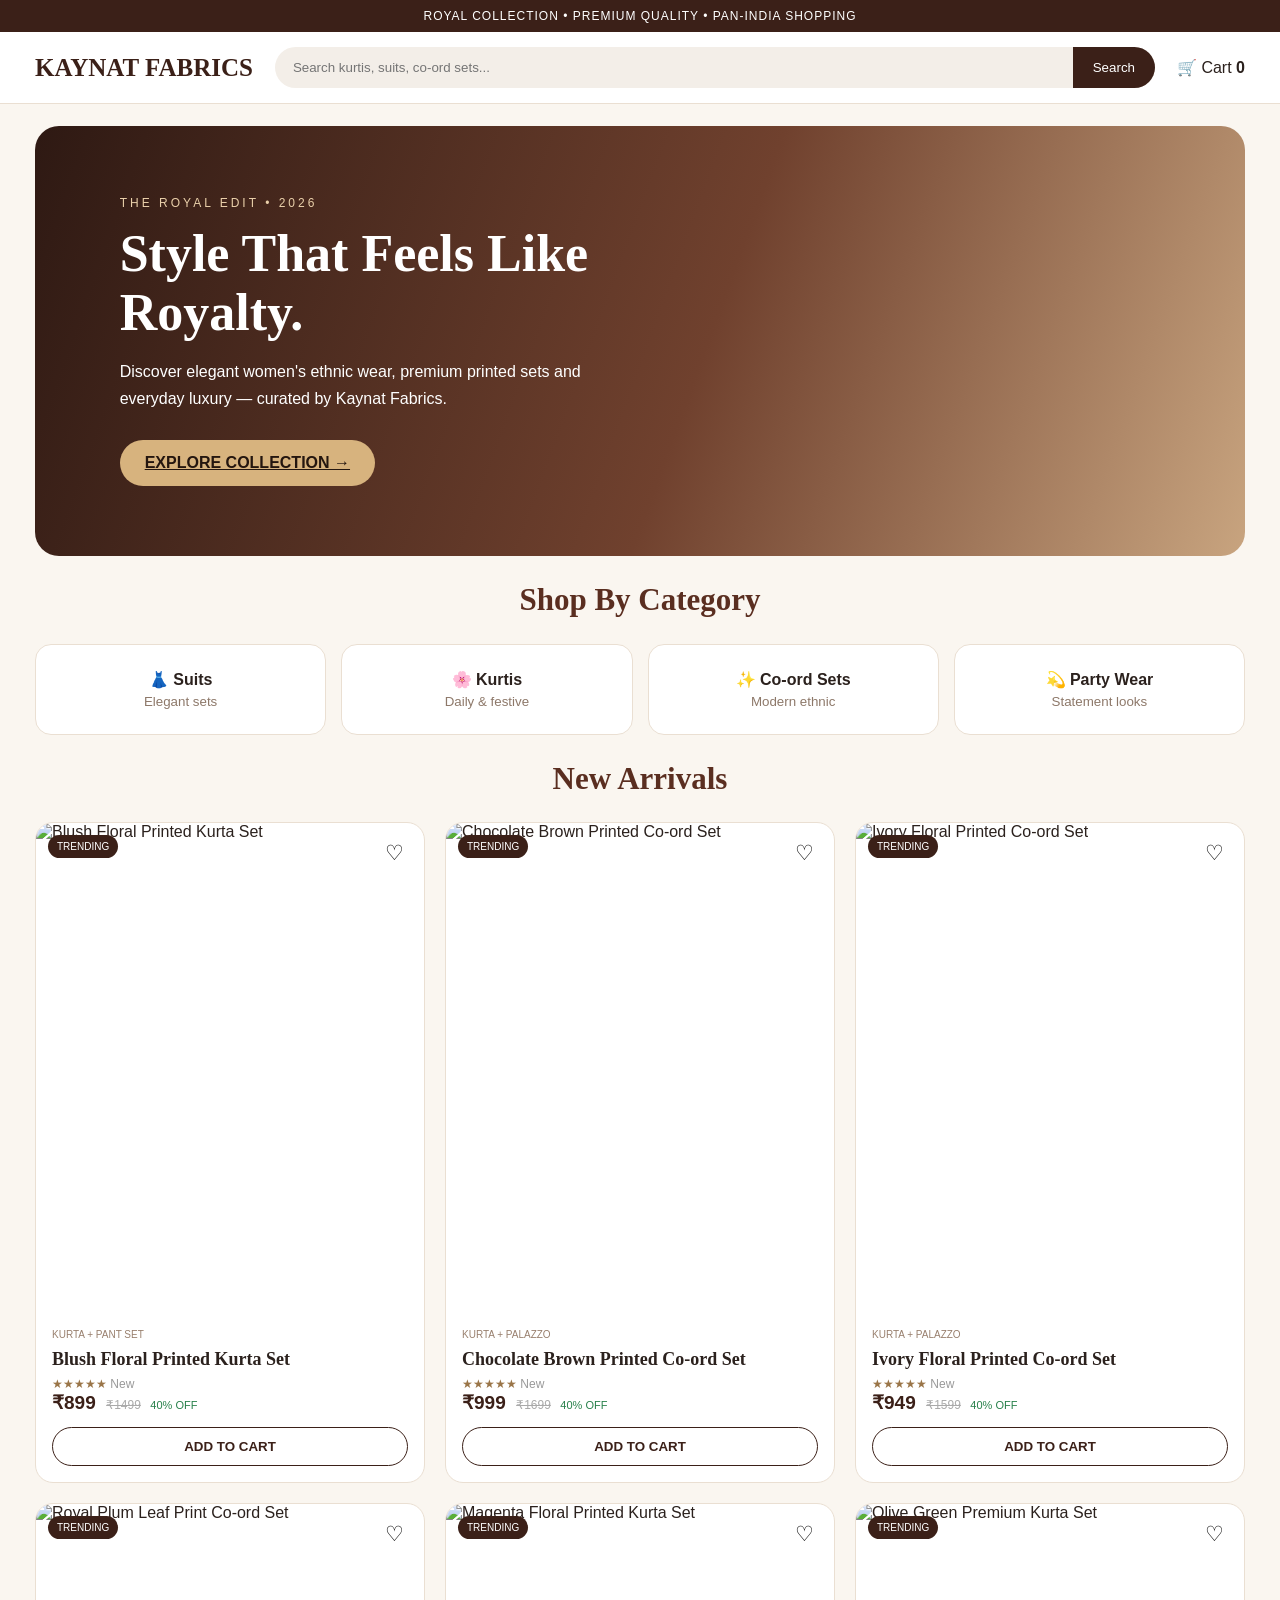
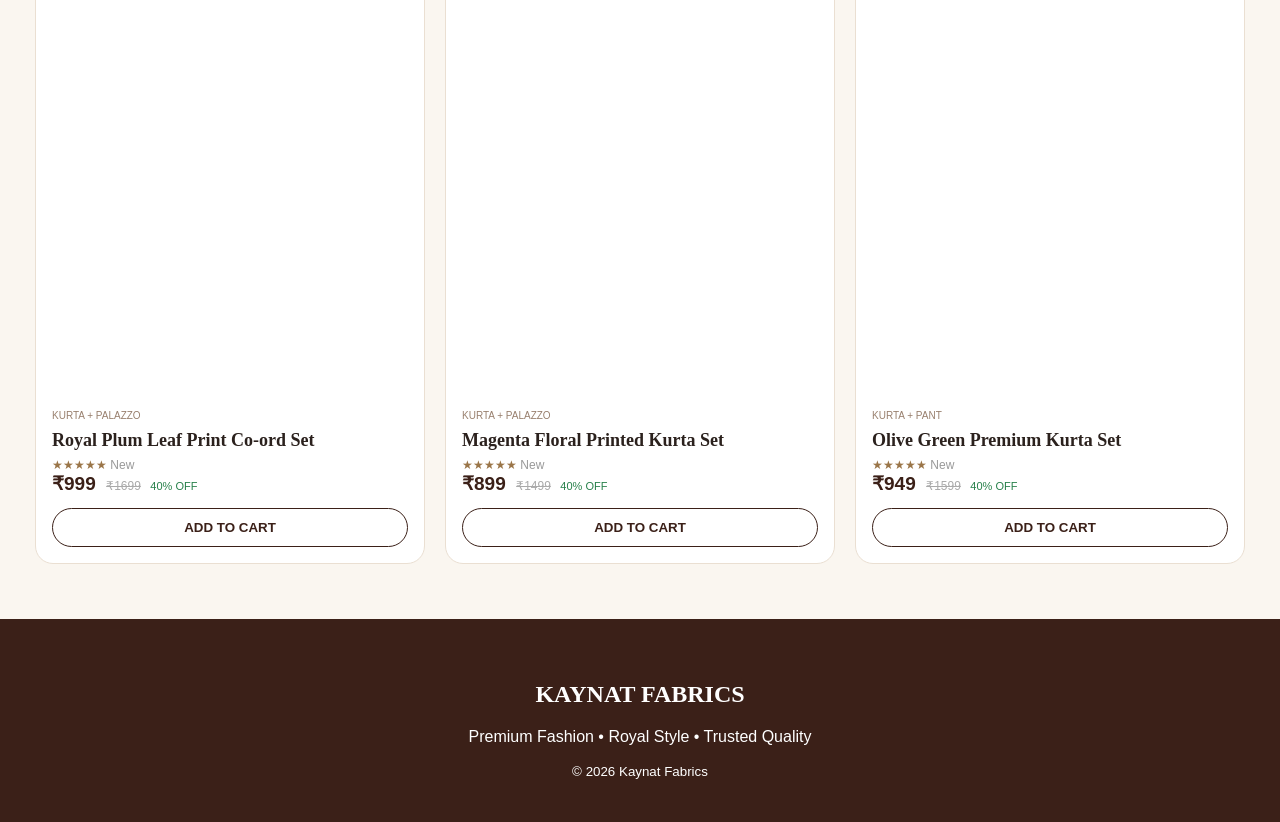
==== index.html @ cd16a497 "Add files via upload" ====
<!doctype html>
<html><head><meta charset="utf-8"><meta name="viewport" content="width=device-width,initial-scale=1">
<title>Kaynat Fabrics | Royal Fashion</title>
<style>
*{box-sizing:border-box}body{margin:0;background:#faf6f0;color:#2b211d;font-family:Arial,sans-serif}.top{background:#3b2018;color:#fff;text-align:center;padding:9px;font-size:12px;letter-spacing:1px}
nav{position:sticky;top:0;background:#fff;z-index:20;border-bottom:1px solid #eadfd2}.nav{max-width:1250px;margin:auto;padding:15px 20px;display:flex;gap:22px;align-items:center}.logo{font:700 25px Georgia;color:#3b2018;white-space:nowrap}.search{flex:1;display:flex;background:#f3eee8;border-radius:28px;overflow:hidden}.search input{flex:1;border:0;background:transparent;padding:13px 18px;outline:0}.search button{border:0;background:#3b2018;color:#fff;padding:0 20px}.navlinks{cursor:pointer}
.hero,.section{max-width:1250px;margin:22px auto;padding:0 20px}.heroBox{min-height:410px;border-radius:24px;background:linear-gradient(110deg,#2e1913,#70412e 55%,#c8a47f);color:#fff;padding:70px 7%}.kicker{letter-spacing:3px;font-size:12px;color:#ead0aa}.hero h1{font:700 52px Georgia;max-width:620px;margin:14px 0}.hero p{max-width:520px;line-height:1.7}.btn{display:inline-block;margin-top:12px;background:#d7b37e;color:#24160f;padding:14px 25px;border-radius:28px;border:0;font-weight:bold;cursor:pointer}
.title{text-align:center;font:700 31px Georgia;color:#5a2e20}.cats{display:grid;grid-template-columns:repeat(4,1fr);gap:15px}.cat{background:#fff;border:1px solid #eadfd2;border-radius:16px;padding:25px;text-align:center;font-weight:bold;cursor:pointer}.cat small{display:block;color:#8d7869;margin-top:5px;font-weight:normal}
.products{display:grid;grid-template-columns:repeat(3,1fr);gap:20px}.card{background:#fff;border:1px solid #eadfd2;border-radius:18px;overflow:hidden}.pic{position:relative;aspect-ratio:4/5;cursor:pointer}.pic img{width:100%;height:100%;object-fit:cover}.pic span{position:absolute;top:12px;left:12px;background:#3b2018;color:#fff;padding:6px 9px;border-radius:15px;font-size:10px}.heart{position:absolute;right:12px;top:12px;border:0;border-radius:50%;background:#fff;width:36px;height:36px;font-size:21px}.info{padding:16px}.info small{color:#987f6d;font-size:10px}.info h3{font:600 18px Georgia;margin:7px 0}.rating{color:#9a7548;font-size:12px}.rating em{color:#999;font-style:normal}.price{font-size:19px;color:#3b2018}.info del{color:#aaa;font-size:12px;margin-left:6px}.info label{color:#27804a;font-size:11px;margin-left:5px}.cart{width:100%;margin-top:13px;border:1px solid #3b2018;background:#fff;color:#3b2018;padding:11px;border-radius:22px;font-weight:bold}
footer{background:#3b2018;color:#fff;margin-top:55px;padding:42px 20px;text-align:center}.drawer,.modal{position:fixed;inset:0;background:#0007;z-index:50;display:none}.drawer.open,.modal.open{display:block}.panel{background:#fff;position:absolute;right:0;top:0;height:100%;width:410px;padding:25px;overflow:auto}.close{float:right;border:0;background:none;font-size:28px}.item{display:flex;gap:12px;padding:12px 0;border-bottom:1px solid #eadfd2}.item img{width:65px;height:80px;object-fit:cover;border-radius:8px}.qty{display:flex;gap:8px;align-items:center;margin-top:7px}.qty button{border:1px solid #ddd;background:#fff;border-radius:5px;padding:3px 9px}.product-panel{background:#fff;position:absolute;inset:5% 7%;border-radius:18px;padding:25px;overflow:auto}.detail{display:grid;grid-template-columns:1fr 1fr;gap:28px}.detail img{width:100%;max-height:650px;object-fit:contain;background:#f4eee8;border-radius:14px}.sizes{display:flex;gap:8px;flex-wrap:wrap;margin:12px 0}.size{padding:10px 17px;border:1px solid #bbb;border-radius:8px;background:#fff;cursor:pointer}.size.active{background:#3b2018;color:#fff}.form input,.form textarea,.form select{width:100%;padding:12px;margin:6px 0 10px;border:1px solid #ddd;border-radius:9px;font:inherit}.form textarea{height:80px}.toast{position:fixed;bottom:25px;left:50%;transform:translateX(-50%);background:#3b2018;color:#fff;padding:12px 18px;border-radius:25px;display:none;z-index:80}
@media(max-width:850px){.products{grid-template-columns:repeat(2,1fr)}.cats{grid-template-columns:repeat(2,1fr)}.navlinks{display:none}.hero h1{font-size:39px}.detail{grid-template-columns:1fr}.product-panel{inset:2%}}@media(max-width:520px){.logo{font-size:18px}.products{gap:10px}.heroBox{min-height:360px;padding:55px 7%}.hero h1{font-size:34px}.panel{width:94%}}
</style></head><body>
<div class="top">ROYAL COLLECTION • PREMIUM QUALITY • PAN-INDIA SHOPPING</div>
<nav><div class="nav"><div class="logo">KAYNAT FABRICS</div><div class="search"><input id="search" placeholder="Search kurtis, suits, co-ord sets..." oninput="filterProducts()"><button>Search</button></div><div class="navlinks" onclick="toggleCart()">🛒 Cart <b id="count">0</b></div></div></nav>
<section class="hero"><div class="heroBox"><div class="kicker">THE ROYAL EDIT • 2026</div><h1>Style That Feels Like Royalty.</h1><p>Discover elegant women's ethnic wear, premium printed sets and everyday luxury — curated by Kaynat Fabrics.</p><a class="btn" href="#collection">EXPLORE COLLECTION →</a></div></section>
<section class="section"><h2 class="title">Shop By Category</h2><div class="cats"><div class="cat" onclick="setSearch('suit')">👗 Suits<small>Elegant sets</small></div><div class="cat" onclick="setSearch('kurta')">🌸 Kurtis<small>Daily & festive</small></div><div class="cat" onclick="setSearch('co-ord')">✨ Co-ord Sets<small>Modern ethnic</small></div><div class="cat" onclick="setSearch('party')">💫 Party Wear<small>Statement looks</small></div></div></section>
<section class="section" id="collection"><h2 class="title">New Arrivals</h2><div class="products"><article class="card" data-name="blush floral printed kurta set">
<div class="pic" onclick="openProduct('1')"><img src="images/product-1.jpeg" alt="Blush Floral Printed Kurta Set"><span>TRENDING</span><button class="heart" onclick="event.stopPropagation()">♡</button></div>
<div class="info"><small>KURTA + PANT SET</small><h3>Blush Floral Printed Kurta Set</h3><div class="rating">★★★★★ <em>New</em></div>
<b class="price">₹899</b> <del>₹1499</del> <label>40% OFF</label>
<button class="cart" onclick="addCart('Blush Floral Printed Kurta Set',899,'1')">ADD TO CART</button></div></article><article class="card" data-name="chocolate brown printed co-ord set">
<div class="pic" onclick="openProduct('2')"><img src="images/product-2.jpeg" alt="Chocolate Brown Printed Co-ord Set"><span>TRENDING</span><button class="heart" onclick="event.stopPropagation()">♡</button></div>
<div class="info"><small>KURTA + PALAZZO</small><h3>Chocolate Brown Printed Co-ord Set</h3><div class="rating">★★★★★ <em>New</em></div>
<b class="price">₹999</b> <del>₹1699</del> <label>40% OFF</label>
<button class="cart" onclick="addCart('Chocolate Brown Printed Co-ord Set',999,'2')">ADD TO CART</button></div></article><article class="card" data-name="ivory floral printed co-ord set">
<div class="pic" onclick="openProduct('3')"><img src="images/product-3.jpeg" alt="Ivory Floral Printed Co-ord Set"><span>TRENDING</span><button class="heart" onclick="event.stopPropagation()">♡</button></div>
<div class="info"><small>KURTA + PALAZZO</small><h3>Ivory Floral Printed Co-ord Set</h3><div class="rating">★★★★★ <em>New</em></div>
<b class="price">₹949</b> <del>₹1599</del> <label>40% OFF</label>
<button class="cart" onclick="addCart('Ivory Floral Printed Co-ord Set',949,'3')">ADD TO CART</button></div></article><article class="card" data-name="royal plum leaf print co-ord set">
<div class="pic" onclick="openProduct('4')"><img src="images/product-4.jpeg" alt="Royal Plum Leaf Print Co-ord Set"><span>TRENDING</span><button class="heart" onclick="event.stopPropagation()">♡</button></div>
<div class="info"><small>KURTA + PALAZZO</small><h3>Royal Plum Leaf Print Co-ord Set</h3><div class="rating">★★★★★ <em>New</em></div>
<b class="price">₹999</b> <del>₹1699</del> <label>40% OFF</label>
<button class="cart" onclick="addCart('Royal Plum Leaf Print Co-ord Set',999,'4')">ADD TO CART</button></div></article><article class="card" data-name="magenta floral printed kurta set">
<div class="pic" onclick="openProduct('5')"><img src="images/product-5.jpeg" alt="Magenta Floral Printed Kurta Set"><span>TRENDING</span><button class="heart" onclick="event.stopPropagation()">♡</button></div>
<div class="info"><small>KURTA + PALAZZO</small><h3>Magenta Floral Printed Kurta Set</h3><div class="rating">★★★★★ <em>New</em></div>
<b class="price">₹899</b> <del>₹1499</del> <label>40% OFF</label>
<button class="cart" onclick="addCart('Magenta Floral Printed Kurta Set',899,'5')">ADD TO CART</button></div></article><article class="card" data-name="olive green premium kurta set">
<div class="pic" onclick="openProduct('6')"><img src="images/product-6.jpeg" alt="Olive Green Premium Kurta Set"><span>TRENDING</span><button class="heart" onclick="event.stopPropagation()">♡</button></div>
<div class="info"><small>KURTA + PANT</small><h3>Olive Green Premium Kurta Set</h3><div class="rating">★★★★★ <em>New</em></div>
<b class="price">₹949</b> <del>₹1599</del> <label>40% OFF</label>
<button class="cart" onclick="addCart('Olive Green Premium Kurta Set',949,'6')">ADD TO CART</button></div></article></div></section>
<footer><h2 style="font-family:Georgia">KAYNAT FABRICS</h2><p>Premium Fashion • Royal Style • Trusted Quality</p><small>© 2026 Kaynat Fabrics</small></footer>

<div class="drawer" id="cartDrawer"><div class="panel"><button class="close" onclick="toggleCart()">×</button><h2>Your Cart</h2><div id="cartItems"></div><h3>Total: ₹<span id="total">0</span></h3><button class="btn" style="width:100%" onclick="showCheckout()">CHECKOUT</button></div></div>
<div class="modal" id="productModal"><div class="product-panel"><button class="close" onclick="closeProduct()">×</button><div id="productDetail"></div></div></div>
<div class="modal" id="checkoutModal"><div class="product-panel"><button class="close" onclick="closeCheckout()">×</button><h2 style="font-family:Georgia;color:#5a2e20">Checkout</h2><p>Customer details</p><div class="form">
<label>Full Name</label><input id="custName" placeholder="Customer name"><label>Mobile Number</label><input id="custPhone" placeholder="10-digit mobile number" inputmode="numeric"><label>Full Address</label><textarea id="custAddress" placeholder="House, street, area"></textarea><label>City</label><input id="custCity" placeholder="City"><label>PIN Code</label><input id="custPin" placeholder="PIN code" inputmode="numeric"><label>Payment</label><select id="payment"><option>Cash on Delivery</option><option>UPI / Online Payment</option></select>
<button class="btn" style="width:100%;margin-bottom:10px" onclick="payByUPI()">PAY NOW VIA UPI</button>
<button class="btn" style="width:100%;background:#fff;color:#3b2018;border:1px solid #3b2018" onclick="placeOrder()">PLACE ORDER / CASH ON DELIVERY</button></div></div></div>
<div class="toast" id="toast"></div>

<script>
const products=[{"id":"1","name":"Blush Floral Printed Kurta Set","price":899,"old":1499,"category":"Kurta + Pant Set","image":"images/product-1.jpeg"},{"id":"2","name":"Chocolate Brown Printed Co-ord Set","price":999,"old":1699,"category":"Kurta + Palazzo","image":"images/product-2.jpeg"},{"id":"3","name":"Ivory Floral Printed Co-ord Set","price":949,"old":1599,"category":"Kurta + Palazzo","image":"images/product-3.jpeg"},{"id":"4","name":"Royal Plum Leaf Print Co-ord Set","price":999,"old":1699,"category":"Kurta + Palazzo","image":"images/product-4.jpeg"},{"id":"5","name":"Magenta Floral Printed Kurta Set","price":899,"old":1499,"category":"Kurta + Palazzo","image":"images/product-5.jpeg"},{"id":"6","name":"Olive Green Premium Kurta Set","price":949,"old":1599,"category":"Kurta + Pant","image":"images/product-6.jpeg"}];
let cart=[],selectedSize="M";
function addCart(name,price,id,size="M"){cart.push({name,price,id,size,qty:1});renderCart();toast("Added to cart ✓")}
function renderCart(){let box=document.getElementById("cartItems");box.innerHTML=cart.length?cart.map((x,i)=>`<div class="item"><img src="images/product-${x.id}.jpeg"><div><b>${x.name}</b><br>Size: ${x.size}<br>₹${x.price} × ${x.qty}<div class="qty"><button onclick="changeQty(${i},-1)">−</button>${x.qty}<button onclick="changeQty(${i},1)">+</button><button onclick="removeItem(${i})">Remove</button></div></div></div>`).join(""):'<p style="color:#888">Your cart is empty.</p>';document.getElementById("count").textContent=cart.reduce((s,x)=>s+x.qty,0);document.getElementById("total").textContent=cart.reduce((s,x)=>s+x.price*x.qty,0)}
function changeQty(i,d){cart[i].qty+=d;if(cart[i].qty<=0)cart.splice(i,1);renderCart()}function removeItem(i){cart.splice(i,1);renderCart()}function toggleCart(){document.getElementById("cartDrawer").classList.toggle("open")}
function toast(t){let e=document.getElementById("toast");e.textContent=t;e.style.display="block";setTimeout(()=>e.style.display="none",1300)}
function filterProducts(){let q=document.getElementById("search").value.toLowerCase();document.querySelectorAll(".card").forEach(c=>c.style.display=c.dataset.name.includes(q)?"block":"none")}
function setSearch(q){document.getElementById("search").value=q;filterProducts();document.getElementById("collection").scrollIntoView({behavior:"smooth"})}
function openProduct(id){let p=products.find(x=>x.id===id);selectedSize="M";document.getElementById("productDetail").innerHTML=`<div class="detail"><img src="${p.image}"><div><small>${p.category.toUpperCase()}</small><h1 style="font-family:Georgia;color:#5a2e20">${p.name}</h1><div class="rating">★★★★★</div><h2>₹${p.price} <del style="font-size:14px;color:#aaa">₹${p.old}</del></h2><p>Premium printed ethnic wear from Kaynat Fabrics. Comfortable styling for everyday, festive and occasion wear.</p><b>Select Size</b><div class="sizes">${["S","M","L","XL","XXL"].map(s=>`<button class="size ${s==="M"?"active":""}" onclick="selectSize(this,'${s}')">${s}</button>`).join("")}</div><button class="btn" onclick="addDetailToCart('${p.id}')">ADD TO CART</button></div></div>`;document.getElementById("productModal").classList.add("open")}
function selectSize(el,s){document.querySelectorAll(".size").forEach(x=>x.classList.remove("active"));el.classList.add("active");selectedSize=s}
function addDetailToCart(id){let p=products.find(x=>x.id===id);addCart(p.name,p.price,p.id,selectedSize);closeProduct();toggleCart()}function closeProduct(){document.getElementById("productModal").classList.remove("open")}
function showCheckout(){if(!cart.length){alert("Cart is empty.");return}document.getElementById("cartDrawer").classList.remove("open");document.getElementById("checkoutModal").classList.add("open")}function closeCheckout(){document.getElementById("checkoutModal").classList.remove("open")}
function payByUPI(){
  if(!cart.length){alert("Cart is empty.");return}
  const totalAmount = cart.reduce((sum,x)=>sum+x.price*x.qty,0);
  const upiId = "9508229704@pthdfc";
  const payee = "Kaynat Fabrics";
  const note = "Kaynat Fabrics Order";
  const upiUrl = `upi://pay?pa=${encodeURIComponent(upiId)}&pn=${encodeURIComponent(payee)}&am=${totalAmount.toFixed(2)}&cu=INR&tn=${encodeURIComponent(note)}`;
  window.location.href = upiUrl;
}
function placeOrder(){let n=custName.value.trim(),ph=custPhone.value.trim(),a=custAddress.value.trim(),city=custCity.value.trim(),pin=custPin.value.trim(),pay=payment.value;if(!n||!ph||!a||!city||!pin){alert("Please fill all customer details.");return}alert("Order form completed. WhatsApp/payment connection is the next activation step.");closeCheckout()}
</script></body></html>
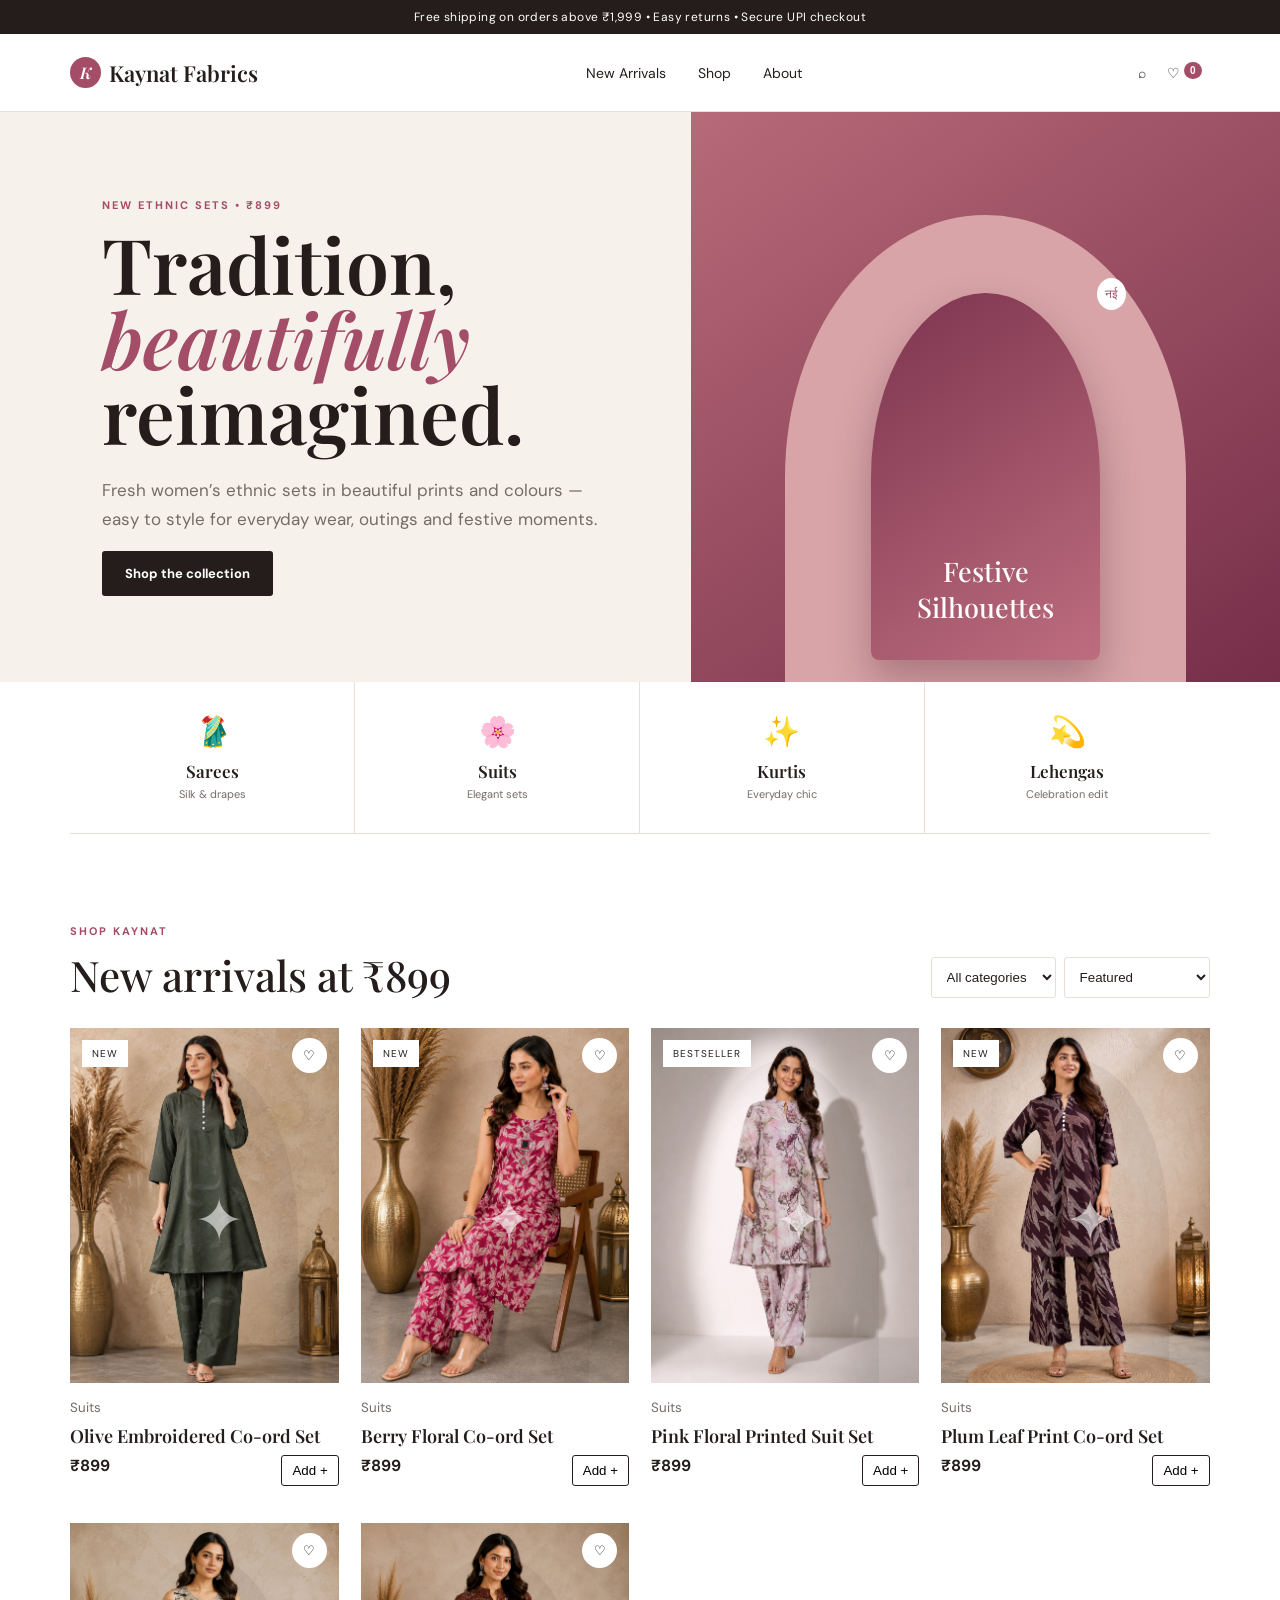
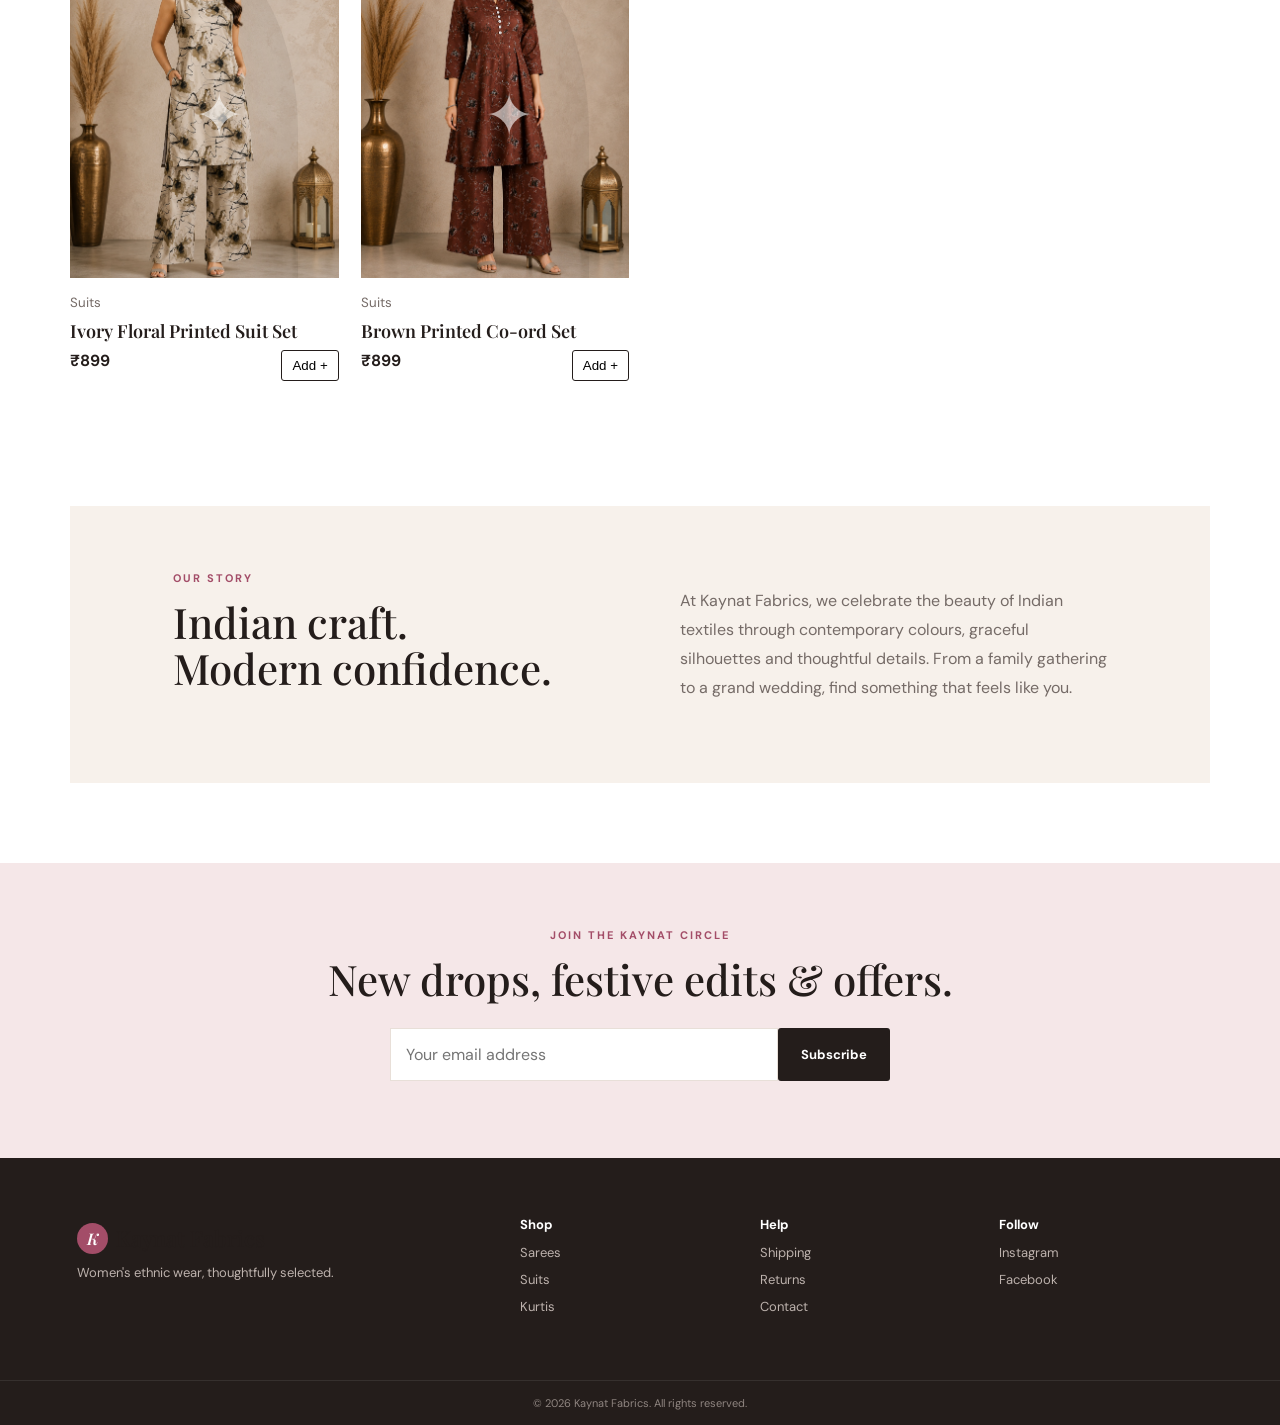
==== commit b249f229: "Add files via upload" ====
--- a/index.html
+++ b/index.html
@@ -1,75 +1,119 @@
-<!doctype html>
-<html><head><meta charset="utf-8"><meta name="viewport" content="width=device-width,initial-scale=1">
-<title>Kaynat Fabrics | Royal Fashion</title>
-<style>
-*{box-sizing:border-box}body{margin:0;background:#faf6f0;color:#2b211d;font-family:Arial,sans-serif}.top{background:#3b2018;color:#fff;text-align:center;padding:9px;font-size:12px;letter-spacing:1px}
-nav{position:sticky;top:0;background:#fff;z-index:20;border-bottom:1px solid #eadfd2}.nav{max-width:1250px;margin:auto;padding:15px 20px;display:flex;gap:22px;align-items:center}.logo{font:700 25px Georgia;color:#3b2018;white-space:nowrap}.search{flex:1;display:flex;background:#f3eee8;border-radius:28px;overflow:hidden}.search input{flex:1;border:0;background:transparent;padding:13px 18px;outline:0}.search button{border:0;background:#3b2018;color:#fff;padding:0 20px}.navlinks{cursor:pointer}
-.hero,.section{max-width:1250px;margin:22px auto;padding:0 20px}.heroBox{min-height:410px;border-radius:24px;background:linear-gradient(110deg,#2e1913,#70412e 55%,#c8a47f);color:#fff;padding:70px 7%}.kicker{letter-spacing:3px;font-size:12px;color:#ead0aa}.hero h1{font:700 52px Georgia;max-width:620px;margin:14px 0}.hero p{max-width:520px;line-height:1.7}.btn{display:inline-block;margin-top:12px;background:#d7b37e;color:#24160f;padding:14px 25px;border-radius:28px;border:0;font-weight:bold;cursor:pointer}
-.title{text-align:center;font:700 31px Georgia;color:#5a2e20}.cats{display:grid;grid-template-columns:repeat(4,1fr);gap:15px}.cat{background:#fff;border:1px solid #eadfd2;border-radius:16px;padding:25px;text-align:center;font-weight:bold;cursor:pointer}.cat small{display:block;color:#8d7869;margin-top:5px;font-weight:normal}
-.products{display:grid;grid-template-columns:repeat(3,1fr);gap:20px}.card{background:#fff;border:1px solid #eadfd2;border-radius:18px;overflow:hidden}.pic{position:relative;aspect-ratio:4/5;cursor:pointer}.pic img{width:100%;height:100%;object-fit:cover}.pic span{position:absolute;top:12px;left:12px;background:#3b2018;color:#fff;padding:6px 9px;border-radius:15px;font-size:10px}.heart{position:absolute;right:12px;top:12px;border:0;border-radius:50%;background:#fff;width:36px;height:36px;font-size:21px}.info{padding:16px}.info small{color:#987f6d;font-size:10px}.info h3{font:600 18px Georgia;margin:7px 0}.rating{color:#9a7548;font-size:12px}.rating em{color:#999;font-style:normal}.price{font-size:19px;color:#3b2018}.info del{color:#aaa;font-size:12px;margin-left:6px}.info label{color:#27804a;font-size:11px;margin-left:5px}.cart{width:100%;margin-top:13px;border:1px solid #3b2018;background:#fff;color:#3b2018;padding:11px;border-radius:22px;font-weight:bold}
-footer{background:#3b2018;color:#fff;margin-top:55px;padding:42px 20px;text-align:center}.drawer,.modal{position:fixed;inset:0;background:#0007;z-index:50;display:none}.drawer.open,.modal.open{display:block}.panel{background:#fff;position:absolute;right:0;top:0;height:100%;width:410px;padding:25px;overflow:auto}.close{float:right;border:0;background:none;font-size:28px}.item{display:flex;gap:12px;padding:12px 0;border-bottom:1px solid #eadfd2}.item img{width:65px;height:80px;object-fit:cover;border-radius:8px}.qty{display:flex;gap:8px;align-items:center;margin-top:7px}.qty button{border:1px solid #ddd;background:#fff;border-radius:5px;padding:3px 9px}.product-panel{background:#fff;position:absolute;inset:5% 7%;border-radius:18px;padding:25px;overflow:auto}.detail{display:grid;grid-template-columns:1fr 1fr;gap:28px}.detail img{width:100%;max-height:650px;object-fit:contain;background:#f4eee8;border-radius:14px}.sizes{display:flex;gap:8px;flex-wrap:wrap;margin:12px 0}.size{padding:10px 17px;border:1px solid #bbb;border-radius:8px;background:#fff;cursor:pointer}.size.active{background:#3b2018;color:#fff}.form input,.form textarea,.form select{width:100%;padding:12px;margin:6px 0 10px;border:1px solid #ddd;border-radius:9px;font:inherit}.form textarea{height:80px}.toast{position:fixed;bottom:25px;left:50%;transform:translateX(-50%);background:#3b2018;color:#fff;padding:12px 18px;border-radius:25px;display:none;z-index:80}
-@media(max-width:850px){.products{grid-template-columns:repeat(2,1fr)}.cats{grid-template-columns:repeat(2,1fr)}.navlinks{display:none}.hero h1{font-size:39px}.detail{grid-template-columns:1fr}.product-panel{inset:2%}}@media(max-width:520px){.logo{font-size:18px}.products{gap:10px}.heroBox{min-height:360px;padding:55px 7%}.hero h1{font-size:34px}.panel{width:94%}}
-</style></head><body>
-<div class="top">ROYAL COLLECTION • PREMIUM QUALITY • PAN-INDIA SHOPPING</div>
-<nav><div class="nav"><div class="logo">KAYNAT FABRICS</div><div class="search"><input id="search" placeholder="Search kurtis, suits, co-ord sets..." oninput="filterProducts()"><button>Search</button></div><div class="navlinks" onclick="toggleCart()">🛒 Cart <b id="count">0</b></div></div></nav>
-<section class="hero"><div class="heroBox"><div class="kicker">THE ROYAL EDIT • 2026</div><h1>Style That Feels Like Royalty.</h1><p>Discover elegant women's ethnic wear, premium printed sets and everyday luxury — curated by Kaynat Fabrics.</p><a class="btn" href="#collection">EXPLORE COLLECTION →</a></div></section>
-<section class="section"><h2 class="title">Shop By Category</h2><div class="cats"><div class="cat" onclick="setSearch('suit')">👗 Suits<small>Elegant sets</small></div><div class="cat" onclick="setSearch('kurta')">🌸 Kurtis<small>Daily & festive</small></div><div class="cat" onclick="setSearch('co-ord')">✨ Co-ord Sets<small>Modern ethnic</small></div><div class="cat" onclick="setSearch('party')">💫 Party Wear<small>Statement looks</small></div></div></section>
-<section class="section" id="collection"><h2 class="title">New Arrivals</h2><div class="products"><article class="card" data-name="blush floral printed kurta set">
-<div class="pic" onclick="openProduct('1')"><img src="images/product-1.jpeg" alt="Blush Floral Printed Kurta Set"><span>TRENDING</span><button class="heart" onclick="event.stopPropagation()">♡</button></div>
-<div class="info"><small>KURTA + PANT SET</small><h3>Blush Floral Printed Kurta Set</h3><div class="rating">★★★★★ <em>New</em></div>
-<b class="price">₹899</b> <del>₹1499</del> <label>40% OFF</label>
-<button class="cart" onclick="addCart('Blush Floral Printed Kurta Set',899,'1')">ADD TO CART</button></div></article><article class="card" data-name="chocolate brown printed co-ord set">
-<div class="pic" onclick="openProduct('2')"><img src="images/product-2.jpeg" alt="Chocolate Brown Printed Co-ord Set"><span>TRENDING</span><button class="heart" onclick="event.stopPropagation()">♡</button></div>
-<div class="info"><small>KURTA + PALAZZO</small><h3>Chocolate Brown Printed Co-ord Set</h3><div class="rating">★★★★★ <em>New</em></div>
-<b class="price">₹999</b> <del>₹1699</del> <label>40% OFF</label>
-<button class="cart" onclick="addCart('Chocolate Brown Printed Co-ord Set',999,'2')">ADD TO CART</button></div></article><article class="card" data-name="ivory floral printed co-ord set">
-<div class="pic" onclick="openProduct('3')"><img src="images/product-3.jpeg" alt="Ivory Floral Printed Co-ord Set"><span>TRENDING</span><button class="heart" onclick="event.stopPropagation()">♡</button></div>
-<div class="info"><small>KURTA + PALAZZO</small><h3>Ivory Floral Printed Co-ord Set</h3><div class="rating">★★★★★ <em>New</em></div>
-<b class="price">₹949</b> <del>₹1599</del> <label>40% OFF</label>
-<button class="cart" onclick="addCart('Ivory Floral Printed Co-ord Set',949,'3')">ADD TO CART</button></div></article><article class="card" data-name="royal plum leaf print co-ord set">
-<div class="pic" onclick="openProduct('4')"><img src="images/product-4.jpeg" alt="Royal Plum Leaf Print Co-ord Set"><span>TRENDING</span><button class="heart" onclick="event.stopPropagation()">♡</button></div>
-<div class="info"><small>KURTA + PALAZZO</small><h3>Royal Plum Leaf Print Co-ord Set</h3><div class="rating">★★★★★ <em>New</em></div>
-<b class="price">₹999</b> <del>₹1699</del> <label>40% OFF</label>
-<button class="cart" onclick="addCart('Royal Plum Leaf Print Co-ord Set',999,'4')">ADD TO CART</button></div></article><article class="card" data-name="magenta floral printed kurta set">
-<div class="pic" onclick="openProduct('5')"><img src="images/product-5.jpeg" alt="Magenta Floral Printed Kurta Set"><span>TRENDING</span><button class="heart" onclick="event.stopPropagation()">♡</button></div>
-<div class="info"><small>KURTA + PALAZZO</small><h3>Magenta Floral Printed Kurta Set</h3><div class="rating">★★★★★ <em>New</em></div>
-<b class="price">₹899</b> <del>₹1499</del> <label>40% OFF</label>
-<button class="cart" onclick="addCart('Magenta Floral Printed Kurta Set',899,'5')">ADD TO CART</button></div></article><article class="card" data-name="olive green premium kurta set">
-<div class="pic" onclick="openProduct('6')"><img src="images/product-6.jpeg" alt="Olive Green Premium Kurta Set"><span>TRENDING</span><button class="heart" onclick="event.stopPropagation()">♡</button></div>
-<div class="info"><small>KURTA + PANT</small><h3>Olive Green Premium Kurta Set</h3><div class="rating">★★★★★ <em>New</em></div>
-<b class="price">₹949</b> <del>₹1599</del> <label>40% OFF</label>
-<button class="cart" onclick="addCart('Olive Green Premium Kurta Set',949,'6')">ADD TO CART</button></div></article></div></section>
-<footer><h2 style="font-family:Georgia">KAYNAT FABRICS</h2><p>Premium Fashion • Royal Style • Trusted Quality</p><small>© 2026 Kaynat Fabrics</small></footer>
+<!DOCTYPE html>
+<html lang="en">
+<head>
+  <meta charset="UTF-8">
+  <meta name="viewport" content="width=device-width, initial-scale=1.0">
+  <meta name="description" content="Kaynat Fabrics — women's ethnic wear, sarees, suits, kurtis and festive collections.">
+  <title>Kaynat Fabrics | Women's Ethnic Wear</title>
+  <link rel="stylesheet" href="style.css">
+</head>
+<body>
+  <div class="announcement">Free shipping on orders above ₹1,999 • Easy returns • Secure UPI checkout</div>
 
-<div class="drawer" id="cartDrawer"><div class="panel"><button class="close" onclick="toggleCart()">×</button><h2>Your Cart</h2><div id="cartItems"></div><h3>Total: ₹<span id="total">0</span></h3><button class="btn" style="width:100%" onclick="showCheckout()">CHECKOUT</button></div></div>
-<div class="modal" id="productModal"><div class="product-panel"><button class="close" onclick="closeProduct()">×</button><div id="productDetail"></div></div></div>
-<div class="modal" id="checkoutModal"><div class="product-panel"><button class="close" onclick="closeCheckout()">×</button><h2 style="font-family:Georgia;color:#5a2e20">Checkout</h2><p>Customer details</p><div class="form">
-<label>Full Name</label><input id="custName" placeholder="Customer name"><label>Mobile Number</label><input id="custPhone" placeholder="10-digit mobile number" inputmode="numeric"><label>Full Address</label><textarea id="custAddress" placeholder="House, street, area"></textarea><label>City</label><input id="custCity" placeholder="City"><label>PIN Code</label><input id="custPin" placeholder="PIN code" inputmode="numeric"><label>Payment</label><select id="payment"><option>Cash on Delivery</option><option>UPI / Online Payment</option></select>
-<button class="btn" style="width:100%;margin-bottom:10px" onclick="payByUPI()">PAY NOW VIA UPI</button>
-<button class="btn" style="width:100%;background:#fff;color:#3b2018;border:1px solid #3b2018" onclick="placeOrder()">PLACE ORDER / CASH ON DELIVERY</button></div></div></div>
-<div class="toast" id="toast"></div>
+  <header class="header">
+    <a class="logo" href="index.html"><span>K</span> Kaynat Fabrics</a>
+    <nav>
+      <a href="#new">New Arrivals</a>
+      <a href="#shop">Shop</a>
+      <a href="#about">About</a>
+    </nav>
+    <div class="actions">
+      <button class="icon-btn" onclick="toggleSearch()" aria-label="Search">⌕</button>
+      <button class="icon-btn" onclick="openCart()" aria-label="Shopping bag">♡ <b id="cartCount">0</b></button>
+    </div>
+  </header>
 
-<script>
-const products=[{"id":"1","name":"Blush Floral Printed Kurta Set","price":899,"old":1499,"category":"Kurta + Pant Set","image":"images/product-1.jpeg"},{"id":"2","name":"Chocolate Brown Printed Co-ord Set","price":999,"old":1699,"category":"Kurta + Palazzo","image":"images/product-2.jpeg"},{"id":"3","name":"Ivory Floral Printed Co-ord Set","price":949,"old":1599,"category":"Kurta + Palazzo","image":"images/product-3.jpeg"},{"id":"4","name":"Royal Plum Leaf Print Co-ord Set","price":999,"old":1699,"category":"Kurta + Palazzo","image":"images/product-4.jpeg"},{"id":"5","name":"Magenta Floral Printed Kurta Set","price":899,"old":1499,"category":"Kurta + Palazzo","image":"images/product-5.jpeg"},{"id":"6","name":"Olive Green Premium Kurta Set","price":949,"old":1599,"category":"Kurta + Pant","image":"images/product-6.jpeg"}];
-let cart=[],selectedSize="M";
-function addCart(name,price,id,size="M"){cart.push({name,price,id,size,qty:1});renderCart();toast("Added to cart ✓")}
-function renderCart(){let box=document.getElementById("cartItems");box.innerHTML=cart.length?cart.map((x,i)=>`<div class="item"><img src="images/product-${x.id}.jpeg"><div><b>${x.name}</b><br>Size: ${x.size}<br>₹${x.price} × ${x.qty}<div class="qty"><button onclick="changeQty(${i},-1)">−</button>${x.qty}<button onclick="changeQty(${i},1)">+</button><button onclick="removeItem(${i})">Remove</button></div></div></div>`).join(""):'<p style="color:#888">Your cart is empty.</p>';document.getElementById("count").textContent=cart.reduce((s,x)=>s+x.qty,0);document.getElementById("total").textContent=cart.reduce((s,x)=>s+x.price*x.qty,0)}
-function changeQty(i,d){cart[i].qty+=d;if(cart[i].qty<=0)cart.splice(i,1);renderCart()}function removeItem(i){cart.splice(i,1);renderCart()}function toggleCart(){document.getElementById("cartDrawer").classList.toggle("open")}
-function toast(t){let e=document.getElementById("toast");e.textContent=t;e.style.display="block";setTimeout(()=>e.style.display="none",1300)}
-function filterProducts(){let q=document.getElementById("search").value.toLowerCase();document.querySelectorAll(".card").forEach(c=>c.style.display=c.dataset.name.includes(q)?"block":"none")}
-function setSearch(q){document.getElementById("search").value=q;filterProducts();document.getElementById("collection").scrollIntoView({behavior:"smooth"})}
-function openProduct(id){let p=products.find(x=>x.id===id);selectedSize="M";document.getElementById("productDetail").innerHTML=`<div class="detail"><img src="${p.image}"><div><small>${p.category.toUpperCase()}</small><h1 style="font-family:Georgia;color:#5a2e20">${p.name}</h1><div class="rating">★★★★★</div><h2>₹${p.price} <del style="font-size:14px;color:#aaa">₹${p.old}</del></h2><p>Premium printed ethnic wear from Kaynat Fabrics. Comfortable styling for everyday, festive and occasion wear.</p><b>Select Size</b><div class="sizes">${["S","M","L","XL","XXL"].map(s=>`<button class="size ${s==="M"?"active":""}" onclick="selectSize(this,'${s}')">${s}</button>`).join("")}</div><button class="btn" onclick="addDetailToCart('${p.id}')">ADD TO CART</button></div></div>`;document.getElementById("productModal").classList.add("open")}
-function selectSize(el,s){document.querySelectorAll(".size").forEach(x=>x.classList.remove("active"));el.classList.add("active");selectedSize=s}
-function addDetailToCart(id){let p=products.find(x=>x.id===id);addCart(p.name,p.price,p.id,selectedSize);closeProduct();toggleCart()}function closeProduct(){document.getElementById("productModal").classList.remove("open")}
-function showCheckout(){if(!cart.length){alert("Cart is empty.");return}document.getElementById("cartDrawer").classList.remove("open");document.getElementById("checkoutModal").classList.add("open")}function closeCheckout(){document.getElementById("checkoutModal").classList.remove("open")}
-function payByUPI(){
-  if(!cart.length){alert("Cart is empty.");return}
-  const totalAmount = cart.reduce((sum,x)=>sum+x.price*x.qty,0);
-  const upiId = "9508229704@pthdfc";
-  const payee = "Kaynat Fabrics";
-  const note = "Kaynat Fabrics Order";
-  const upiUrl = `upi://pay?pa=${encodeURIComponent(upiId)}&pn=${encodeURIComponent(payee)}&am=${totalAmount.toFixed(2)}&cu=INR&tn=${encodeURIComponent(note)}`;
-  window.location.href = upiUrl;
-}
-function placeOrder(){let n=custName.value.trim(),ph=custPhone.value.trim(),a=custAddress.value.trim(),city=custCity.value.trim(),pin=custPin.value.trim(),pay=payment.value;if(!n||!ph||!a||!city||!pin){alert("Please fill all customer details.");return}alert("Order form completed. WhatsApp/payment connection is the next activation step.");closeCheckout()}
-</script></body></html>+  <div id="searchBar" class="searchbar">
+    <input id="searchInput" type="search" placeholder="Search sarees, suits, kurtis..." oninput="renderProducts()">
+  </div>
+
+  <main>
+    <section class="hero" id="new">
+      <div class="hero-copy">
+        <p class="eyebrow">NEW ETHNIC SETS • ₹899</p>
+        <h1>Tradition,<br><em>beautifully</em> reimagined.</h1>
+        <p>Fresh women’s ethnic sets in beautiful prints and colours — easy to style for everyday wear, outings and festive moments.</p>
+        <a class="btn btn-dark" href="#shop">Shop the collection</a>
+      </div>
+      <div class="hero-art">
+        <div class="arch">
+          <div class="model-card"><span>नई</span><strong>Festive<br>Silhouettes</strong></div>
+        </div>
+      </div>
+    </section>
+
+    <section class="categories">
+      <a href="#shop" onclick="setCategory('Sarees')"><span>🥻</span><b>Sarees</b><small>Silk & drapes</small></a>
+      <a href="#shop" onclick="setCategory('Suits')"><span>🌸</span><b>Suits</b><small>Elegant sets</small></a>
+      <a href="#shop" onclick="setCategory('Kurtis')"><span>✨</span><b>Kurtis</b><small>Everyday chic</small></a>
+      <a href="#shop" onclick="setCategory('Lehengas')"><span>💫</span><b>Lehengas</b><small>Celebration edit</small></a>
+    </section>
+
+    <section class="shop" id="shop">
+      <div class="section-title">
+        <div>
+          <p class="eyebrow">SHOP KAYNAT</p>
+          <h2>New arrivals at ₹899</h2>
+        </div>
+        <div class="filters">
+          <select id="categoryFilter" onchange="renderProducts()">
+            <option value="All">All categories</option>
+            <option value="Sarees">Sarees</option>
+            <option value="Suits">Suits</option>
+            <option value="Kurtis">Kurtis</option>
+            <option value="Lehengas">Lehengas</option>
+          </select>
+          <select id="sortFilter" onchange="renderProducts()">
+            <option value="featured">Featured</option>
+            <option value="low">Price: low to high</option>
+            <option value="high">Price: high to low</option>
+          </select>
+        </div>
+      </div>
+      <div id="products" class="product-grid"></div>
+    </section>
+
+    <section class="story" id="about">
+      <div>
+        <p class="eyebrow">OUR STORY</p>
+        <h2>Indian craft.<br>Modern confidence.</h2>
+      </div>
+      <p>At Kaynat Fabrics, we celebrate the beauty of Indian textiles through contemporary colours, graceful silhouettes and thoughtful details. From a family gathering to a grand wedding, find something that feels like you.</p>
+    </section>
+
+    <section class="newsletter">
+      <p class="eyebrow">JOIN THE KAYNAT CIRCLE</p>
+      <h2>New drops, festive edits & offers.</h2>
+      <form onsubmit="subscribe(event)">
+        <input type="email" id="email" required placeholder="Your email address">
+        <button class="btn btn-dark">Subscribe</button>
+      </form>
+      <small id="subMsg"></small>
+    </section>
+  </main>
+
+  <footer>
+    <div>
+      <a class="logo" href="#"><span>K</span> Kaynat Fabrics</a>
+      <p>Women's ethnic wear, thoughtfully selected.</p>
+    </div>
+    <div><b>Shop</b><a href="#shop">Sarees</a><a href="#shop">Suits</a><a href="#shop">Kurtis</a></div>
+    <div><b>Help</b><a href="#">Shipping</a><a href="#">Returns</a><a href="#">Contact</a></div>
+    <div><b>Follow</b><a href="#">Instagram</a><a href="#">Facebook</a></div>
+  </footer>
+  <div class="copyright">© 2026 Kaynat Fabrics. All rights reserved.</div>
+
+  <div id="overlay" class="overlay" onclick="closeCart()"></div>
+  <aside id="cart" class="cart">
+    <div class="cart-top"><h2>Your Bag</h2><button onclick="closeCart()">×</button></div>
+    <div id="cartItems"></div>
+    <div class="cart-bottom">
+      <div class="total"><span>Subtotal</span><strong>₹<span id="cartTotal">0</span></strong></div>
+      <button class="btn btn-dark full" onclick="checkout()">Proceed to UPI payment</button>
+      <small>Taxes and shipping calculated at checkout.</small>
+    </div>
+  </aside>
+
+  <script src="script.js"></script>
+</body>
+</html>
--- a/style.css
+++ b/style.css
@@ -0,0 +1,28 @@
+@import url('https://fonts.googleapis.com/css2?family=DM+Sans:wght@400;500;600;700&family=Playfair+Display:ital,wght@0,500;0,600;1,500;1,600&display=swap');
+:root{--ink:#241d1b;--muted:#756b67;--rose:#a34d68;--cream:#f7f1eb;--line:#e8dfd8;--white:#fff}
+*{box-sizing:border-box}html{scroll-behavior:smooth}body{margin:0;color:var(--ink);font-family:"DM Sans",Arial,sans-serif;background:#fff}.announcement{background:#241d1b;color:#fff;text-align:center;font-size:12px;padding:9px;letter-spacing:.4px}.header{height:78px;display:flex;align-items:center;justify-content:space-between;padding:0 5.5%;border-bottom:1px solid var(--line);background:#fff;position:sticky;top:0;z-index:20}.logo{font-family:"Playfair Display",serif;font-size:22px;font-weight:600;color:var(--ink);text-decoration:none;display:flex;gap:8px;align-items:center}.logo span{display:grid;place-items:center;width:31px;height:31px;border-radius:50%;background:var(--rose);color:#fff;font-size:16px;font-style:italic}.header nav{display:flex;gap:32px}.header nav a,.actions button{color:var(--ink);text-decoration:none;font-size:14px}.actions{display:flex;gap:5px}.icon-btn{background:none;border:0;font-size:24px;cursor:pointer;padding:8px}.icon-btn b{font-size:10px;background:var(--rose);color:#fff;border-radius:50%;padding:3px 6px;vertical-align:top}.searchbar{display:none;padding:15px 5.5%;background:var(--cream)}.searchbar.open{display:block}.searchbar input{width:100%;padding:13px 15px;border:1px solid var(--line);border-radius:5px;font:inherit}.hero{background:var(--cream);min-height:570px;display:grid;grid-template-columns:1fr 1fr;padding-left:8%;overflow:hidden}.hero-copy{align-self:center;max-width:620px;padding:70px 30px 70px 0}.eyebrow{font-size:11px;letter-spacing:2px;font-weight:700;color:var(--rose);margin:0 0 14px}.hero h1{font:600 clamp(48px,6vw,78px)/.98 "Playfair Display",serif;margin:0 0 25px}.hero h1 em{color:var(--rose);font-style:italic}.hero-copy>p:not(.eyebrow){font-size:17px;line-height:1.7;color:var(--muted);max-width:500px}.btn{display:inline-block;border:0;padding:14px 23px;border-radius:3px;font:700 13px "DM Sans";cursor:pointer;text-decoration:none}.btn-dark{background:var(--ink);color:#fff}.hero-art{min-height:570px;background:linear-gradient(145deg,#b76a78,#762e49);position:relative}.arch{position:absolute;width:68%;height:92%;left:16%;bottom:-10%;background:#d8a4a8;border-radius:50% 50% 0 0;display:flex;align-items:center;justify-content:center}.model-card{width:57%;height:70%;background:linear-gradient(145deg,#7d344f,#bd6d7e);border-radius:50% 50% 8px 8px;box-shadow:0 20px 40px #4a1d2a55;display:flex;flex-direction:column;justify-content:flex-end;padding:35px;color:#fff;text-align:center}.model-card span{position:absolute;top:12%;right:15%;background:#fff;color:var(--rose);padding:8px;border-radius:50%;font-size:12px}.model-card strong{font:500 27px "Playfair Display"}.categories{display:grid;grid-template-columns:repeat(4,1fr);border-bottom:1px solid var(--line);margin:0 5.5%}.categories a{padding:30px 15px;text-align:center;text-decoration:none;color:var(--ink);border-right:1px solid var(--line);transition:.2s}.categories a:last-child{border:0}.categories a:hover{background:var(--cream)}.categories span{display:block;font-size:30px;margin-bottom:9px}.categories b{display:block;font:600 17px "Playfair Display"}.categories small{color:var(--muted);font-size:11px}.shop{padding:90px 5.5%}.section-title{display:flex;justify-content:space-between;align-items:end;margin-bottom:30px}.section-title h2,.story h2,.newsletter h2{font:500 42px/1.1 "Playfair Display";margin:0}.filters{display:flex;gap:8px}.filters select{padding:11px;border:1px solid var(--line);background:#fff;color:var(--ink);border-radius:3px}.product-grid{display:grid;grid-template-columns:repeat(4,1fr);gap:22px}.product{min-width:0}.product-image{height:355px;position:relative;display:grid;place-items:center;overflow:hidden}.product-image:before{content:"";width:70%;height:100%;border-radius:50% 50% 0 0;background:var(--fabric);position:absolute;top:9%;box-shadow:inset -30px 0 50px #0001}.product-image:after{content:"✦";position:absolute;color:#ffffff99;font-size:60px;top:43%;left:46%}.p1{--fabric:linear-gradient(135deg,#d9a2ae,#f2d8d8)}.p2{--fabric:linear-gradient(135deg,#7c243c,#c45b76)}.p3{--fabric:linear-gradient(135deg,#b99355,#ead29b)}.p4{--fabric:linear-gradient(135deg,#43584c,#9ba98f)}.p5{--fabric:linear-gradient(135deg,#c96b55,#f0b09b)}.p6{--fabric:linear-gradient(135deg,#413b68,#9a8fb7)}.p7{--fabric:linear-gradient(135deg,#b9a078,#eadfbd)}.p8{--fabric:linear-gradient(135deg,#8b4560,#d18ba0)}.badge{position:absolute;left:12px;top:12px;background:#fff;padding:7px 10px;font-size:10px;letter-spacing:1px}.wish{position:absolute;right:12px;top:10px;background:#fff;border:0;border-radius:50%;width:35px;height:35px;cursor:pointer}.product-info{padding:13px 0 25px}.product-info small{color:var(--muted)}.product-info h3{font:600 18px "Playfair Display";margin:7px 0}.price{font-weight:700}.add{float:right;border:1px solid var(--ink);background:#fff;border-radius:3px;padding:7px 10px;cursor:pointer}.story{margin:20px 5.5% 80px;background:var(--cream);padding:65px 8%;display:grid;grid-template-columns:1fr 1fr;gap:80px}.story>p{color:var(--muted);line-height:1.8;font-size:16px}.newsletter{text-align:center;background:#f5e7e8;padding:65px 20px}.newsletter form{max-width:500px;margin:25px auto 0;display:flex}.newsletter input{flex:1;padding:15px;border:1px solid var(--line);font:inherit}.newsletter small{display:block;margin-top:12px;color:var(--rose)}footer{background:#241d1b;color:#fff;display:grid;grid-template-columns:2fr 1fr 1fr 1fr;gap:35px;padding:55px 6%}.footer{}.footer .logo{color:#fff}footer p,footer a{color:#bdb2ad;font-size:13px;text-decoration:none;display:block;margin:10px 0}footer b{font-size:13px}.copyright{text-align:center;background:#241d1b;color:#8f8580;border-top:1px solid #ffffff15;padding:15px;font-size:11px}.overlay{display:none;position:fixed;inset:0;background:#0007;z-index:30}.overlay.open{display:block}.cart{position:fixed;right:-440px;top:0;width:min(440px,100%);height:100vh;background:#fff;z-index:40;transition:.25s;padding:28px;display:flex;flex-direction:column}.cart.open{right:0}.cart-top{display:flex;justify-content:space-between;align-items:center;border-bottom:1px solid var(--line);padding-bottom:18px}.cart-top h2{font:500 30px "Playfair Display";margin:0}.cart-top button{border:0;background:none;font-size:30px;cursor:pointer}.cart-item{display:grid;grid-template-columns:65px 1fr auto;gap:13px;align-items:center;padding:16px 0;border-bottom:1px solid var(--line)}.mini{width:65px;height:75px;background:var(--fabric);border-radius:3px}.cart-item h4{margin:0 0 6px;font:600 15px "Playfair Display"}.cart-item p{margin:0;color:var(--muted);font-size:12px}.remove{border:0;background:none;color:var(--rose);cursor:pointer}.cart-bottom{margin-top:auto;border-top:1px solid var(--line);padding-top:20px}.total{display:flex;justify-content:space-between;font-size:18px;margin-bottom:18px}.full{width:100%;text-align:center}.cart-bottom small{display:block;text-align:center;color:var(--muted);font-size:11px;margin-top:10px}
+@media(max-width:900px){.header nav{display:none}.hero{grid-template-columns:1fr}.hero-art{min-height:390px}.product-grid{grid-template-columns:repeat(2,1fr)}.story{grid-template-columns:1fr;gap:10px}.section-title{align-items:start;gap:20px;flex-direction:column}}
+@media(max-width:600px){.hero{padding-left:6%}.hero-copy{padding-right:20px}.hero-art{min-height:330px}.categories{grid-template-columns:repeat(2,1fr)}.categories a{border-bottom:1px solid var(--line)}.shop{padding:60px 5.5%}.product-grid{gap:14px}.product-image{height:260px}.section-title h2,.story h2,.newsletter h2{font-size:34px}.filters{width:100%}.filters select{flex:1}.story{margin-bottom:50px;padding:45px 8%}footer{grid-template-columns:1fr 1fr}.newsletter form{flex-direction:column;gap:8px}.newsletter input{width:100%}}
+
+.real-product-image{
+  background:#f4eee9;
+}
+.real-product-image img{
+  width:100%;
+  height:100%;
+  object-fit:cover;
+  display:block;
+}
+.real-product-image .badge{
+  z-index:2;
+}
+.real-product-image .wish{
+  z-index:2;
+}
+.cart-item .mini{
+  width:65px;
+  height:75px;
+  object-fit:cover;
+  border-radius:3px;
+  background:#f4eee9;
+}
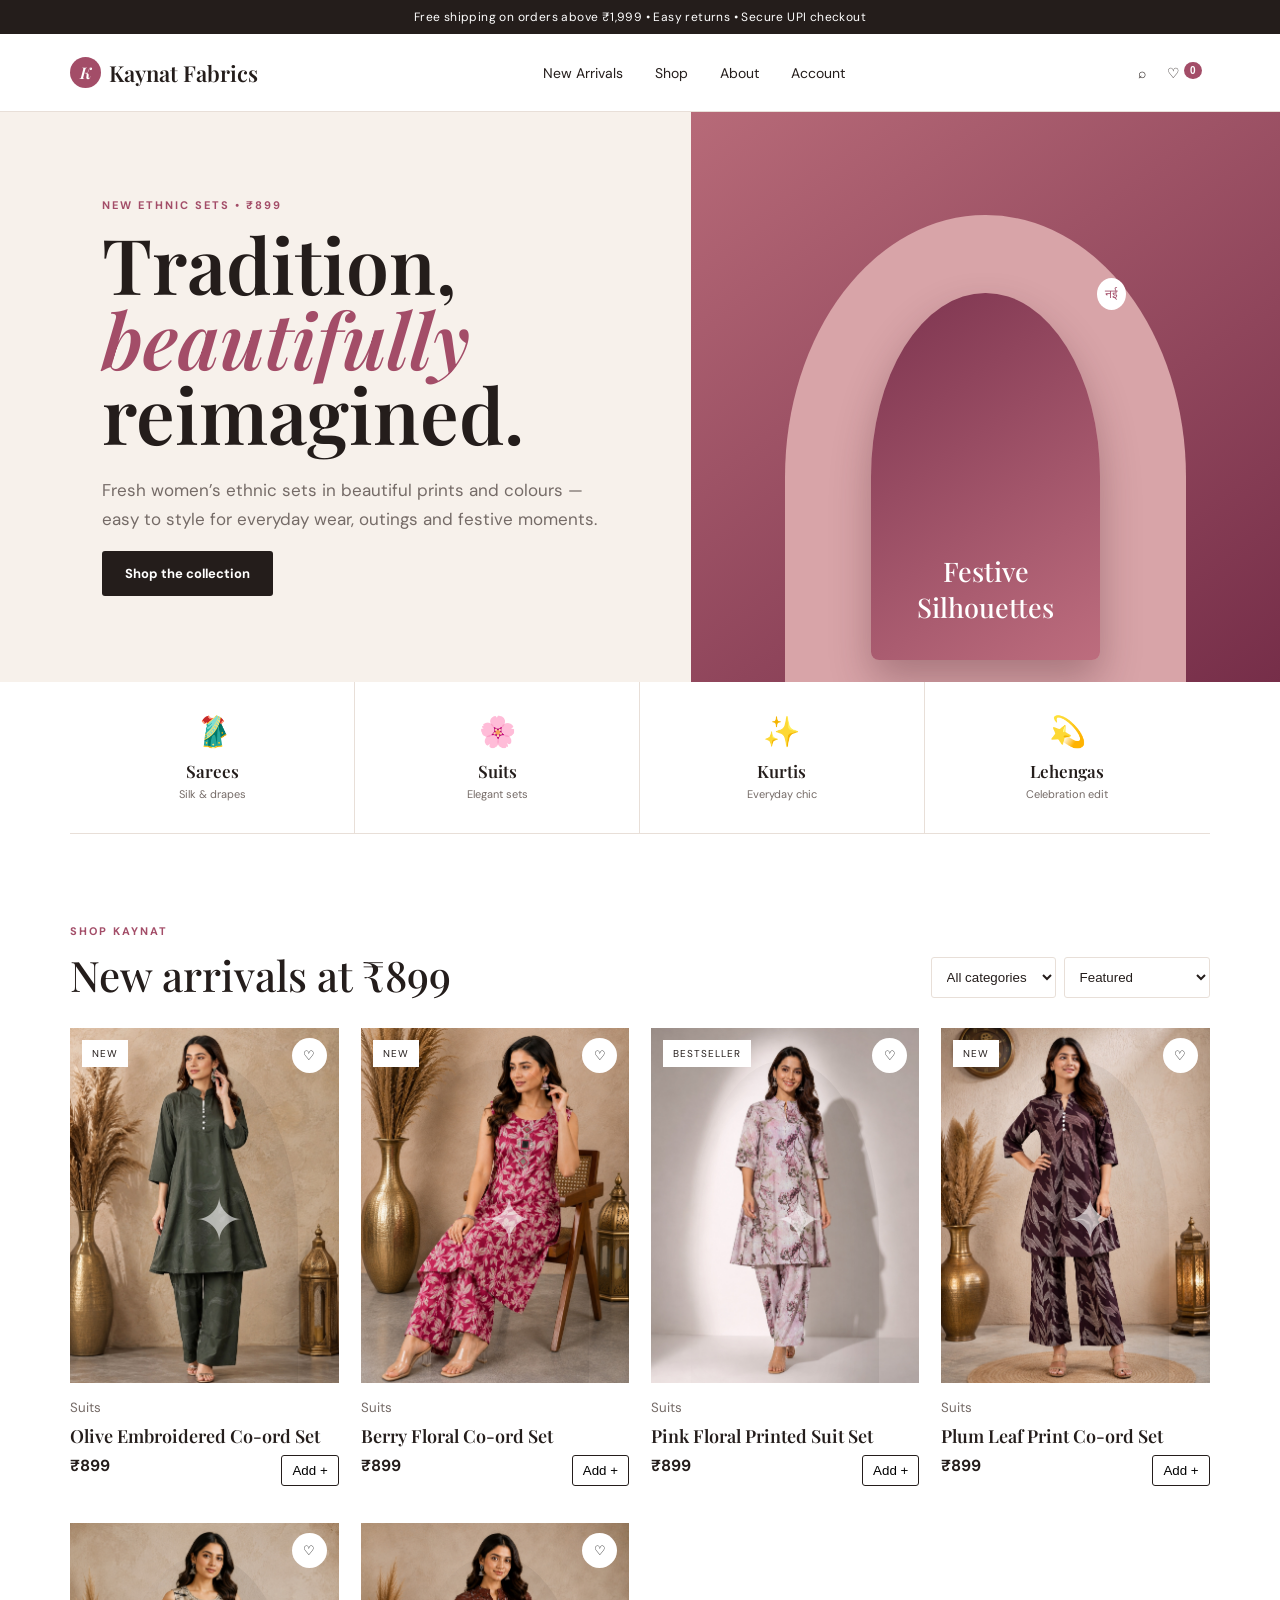
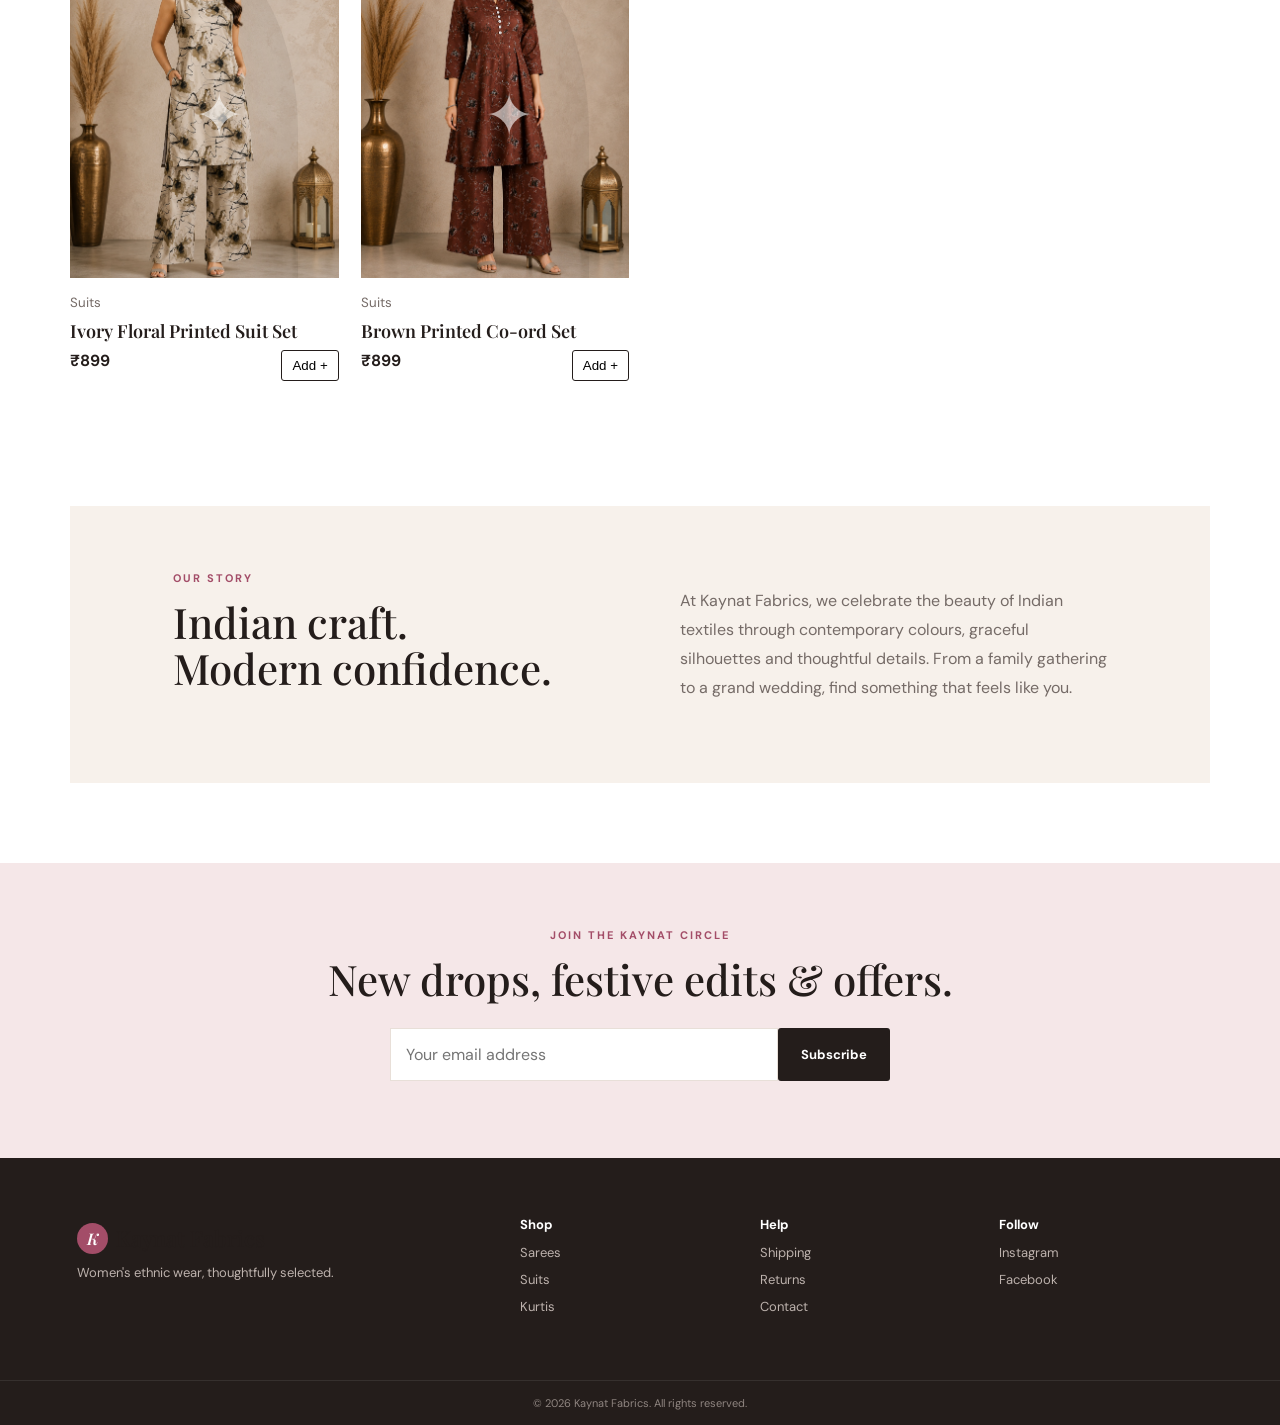
==== commit 79f45282: "Add files via upload" ====
--- a/index.html
+++ b/index.html
@@ -16,6 +16,7 @@
       <a href="#new">New Arrivals</a>
       <a href="#shop">Shop</a>
       <a href="#about">About</a>
+      <a href="login.html">Account</a>
     </nav>
     <div class="actions">
       <button class="icon-btn" onclick="toggleSearch()" aria-label="Search">⌕</button>
